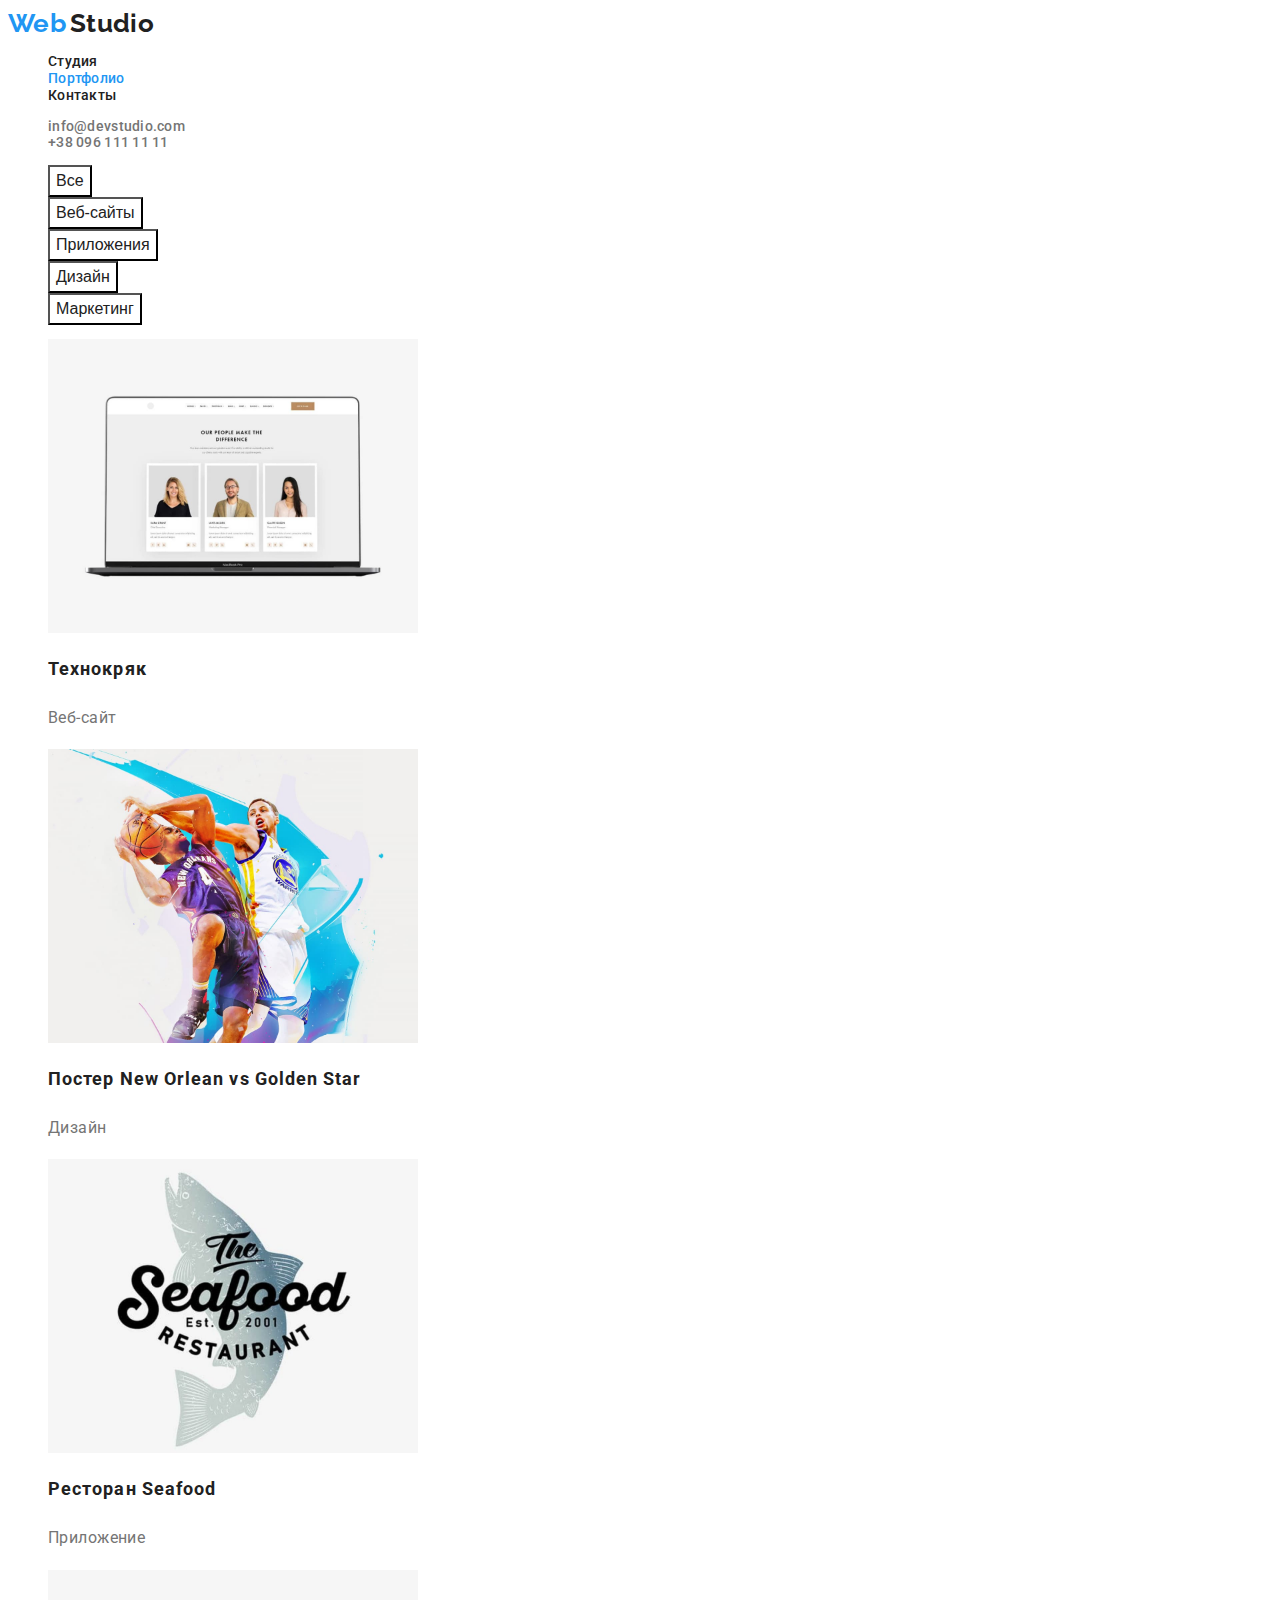
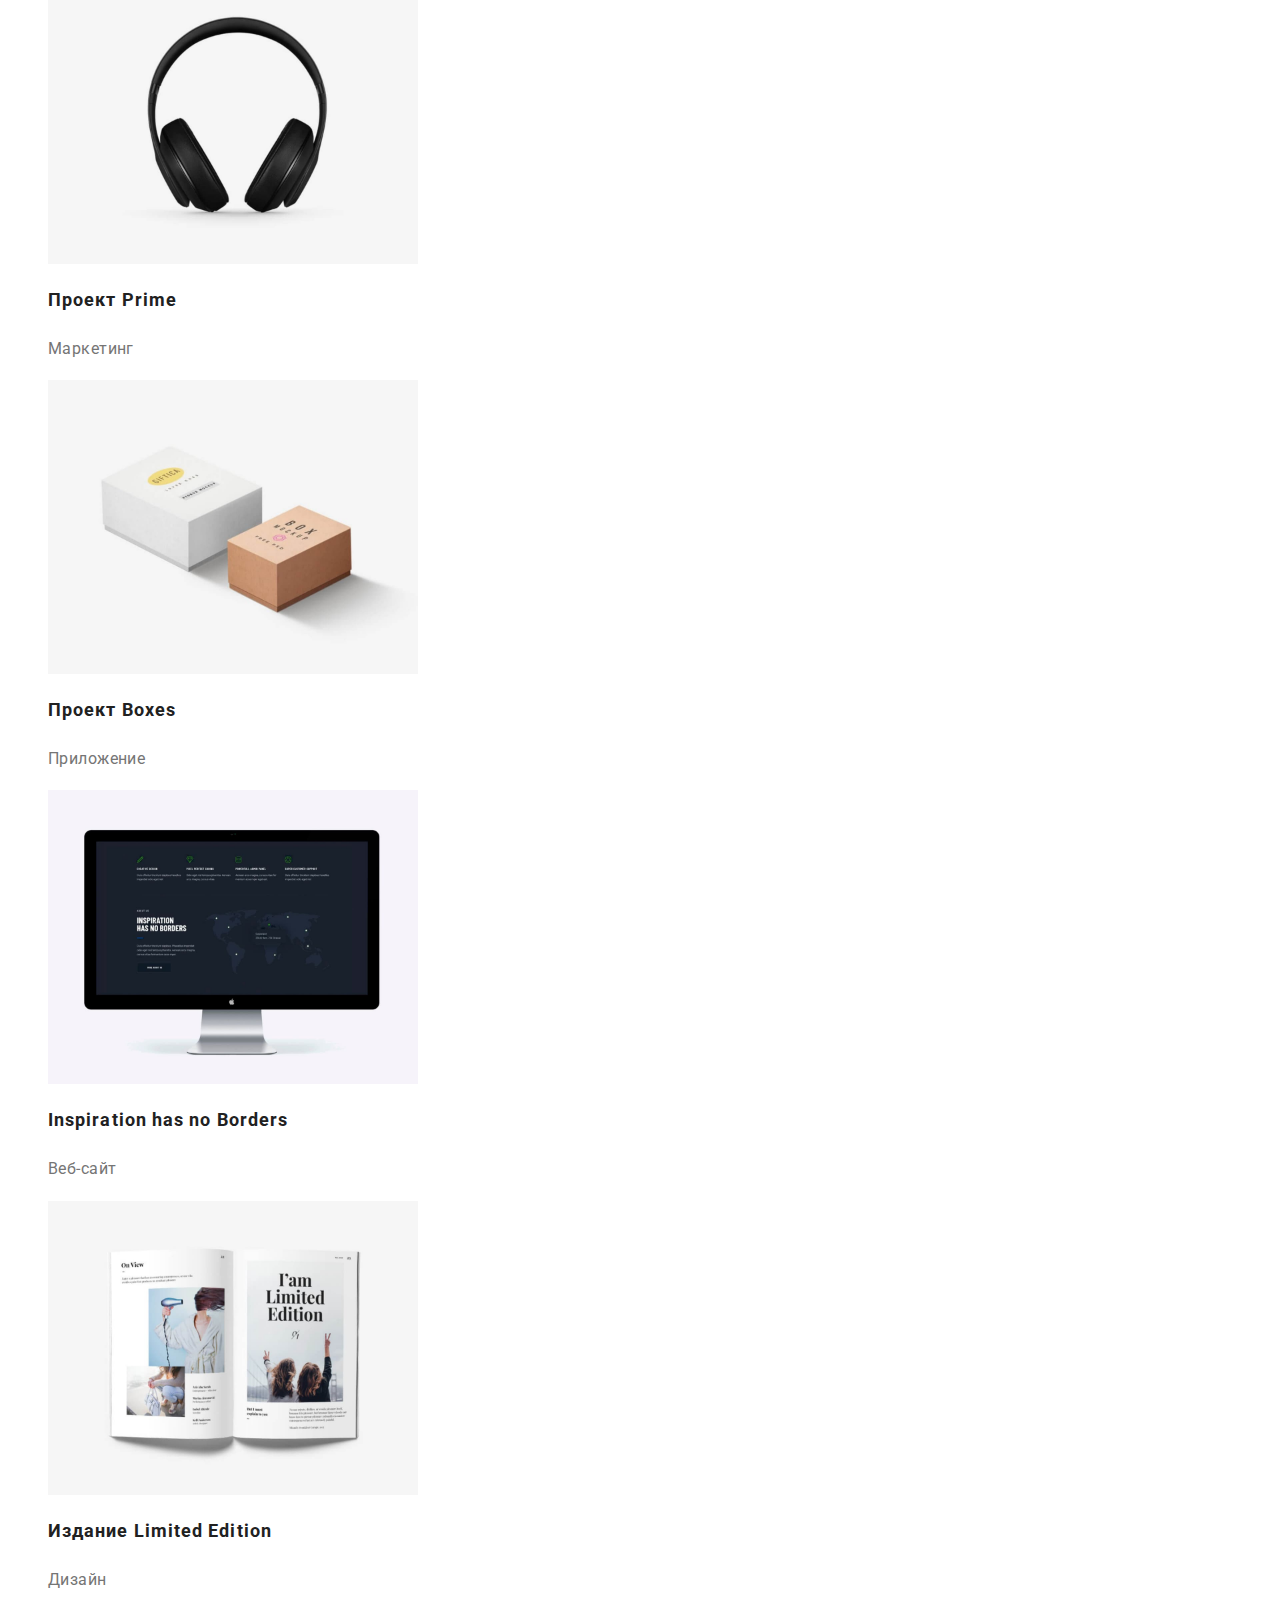
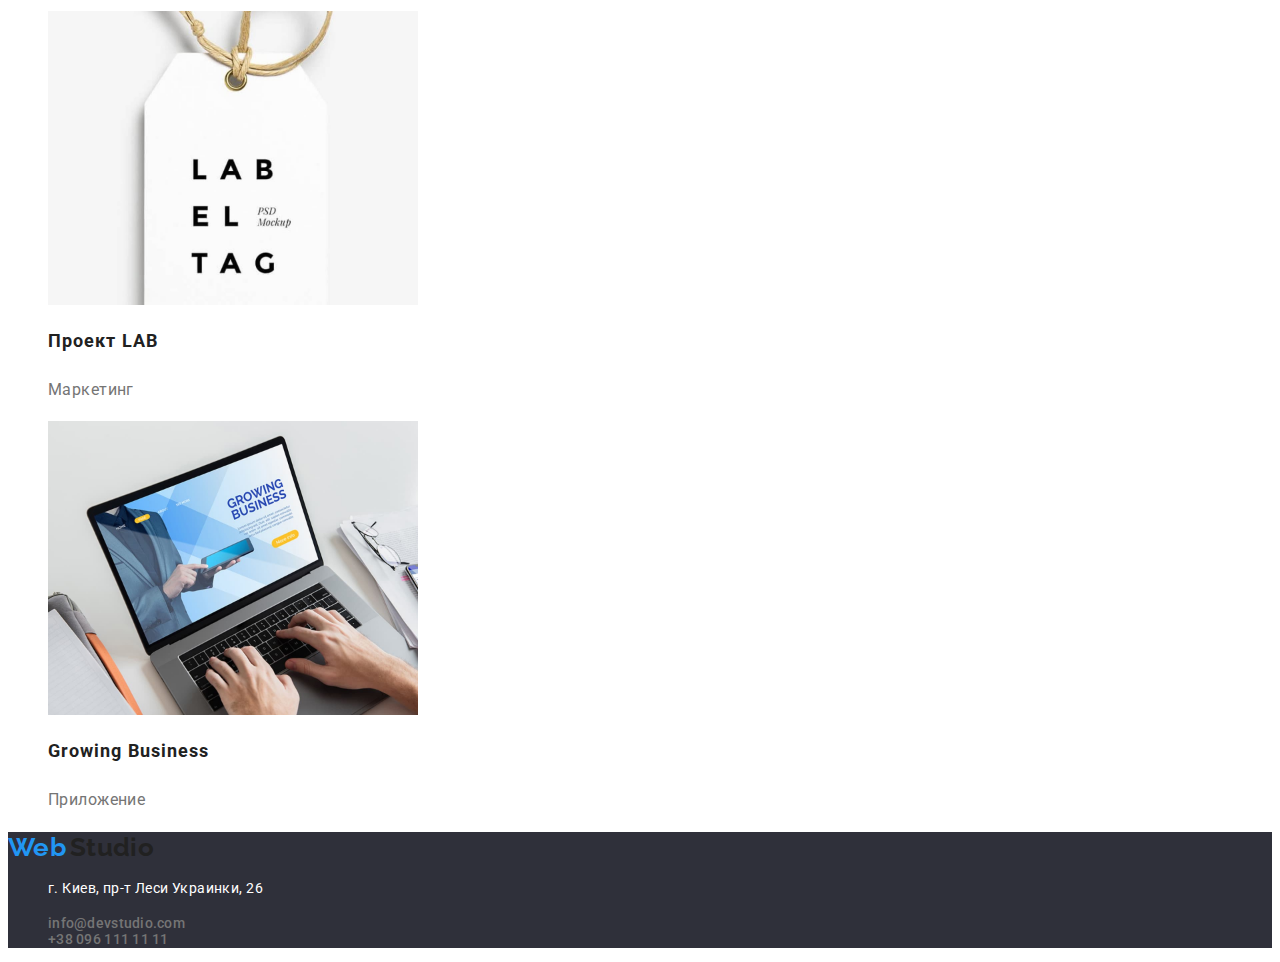
==== portfolio.html @ 677d4072 "Залил код из репозитория goit-markup-hw-02" ====
<!DOCTYPE html>
<html lang="ru">
  <head>
    <meta charset="UTF-8" />
    <meta http-equiv="X-UA-Compatible" content="IE=edge" />
    <meta name="viewport" content="width=device-width, initial-scale=1.0" />
    <title>Портфолио</title>
    <link rel="stylesheet" href="./css/styles.css" />

    <link rel="preconnect" href="https://fonts.googleapis.com" />
    <link rel="preconnect" href="https://fonts.gstatic.com" crossorigin />
    <link
      href="https://fonts.googleapis.com/css2?family=Raleway:wght@700&display=swap"
      rel="stylesheet"
    />
    <link
      href="https://fonts.googleapis.com/css2?family=Roboto:wght@400;500;700;900&display=swap"
      rel="stylesheet"
    />
  </head>
  <body>
    <header>
      <nav>
        <a href="./index.html" class="logo">
          <span class="logo-1part">Web</span>
          <span class="logo-2part">Studio</span>
        </a>
        <ul class="site-nav list">
          <li><a href="./index.html">Студия</a></li>
          <li><a href="./portfolio.html" class="current">Портфолио</a></li>
          <li><a href="">Контакты</a></li>
        </ul>
      </nav>
      <ul class="list">
        <li>
          <a href="mailto:info@devstudio.com" target="_blank" class="contacts"
            >info@devstudio.com</a
          >
        </li>
        <li>
          <a href="tel:+380961111111" class="contacts">+38 096 111 11 11</a>
        </li>
      </ul>
    </header>

    <main>
      <section>
        <h1 hidden>Фильтры для работ</h1>
        <ul class="list">
          <li><button class="filter-button" type="button">Все</button></li>
          <li>
            <button class="filter-button" type="button">Веб-сайты</button>
          </li>
          <li>
            <button class="filter-button" type="button">Приложения</button>
          </li>
          <li><button class="filter-button" type="button">Дизайн</button></li>
          <li>
            <button class="filter-button" type="button">Маркетинг</button>
          </li>
        </ul>

        <ul class="projects-list list">
          <li>
            <img
              src="./images/portfolio/img-0.jpg"
              alt="Веб-сайт для Технокряк"
              width="370"
            />
            <h2 class="title">Технокряк</h2>
            <p>Веб-сайт</p>
          </li>
          <li>
            <img
              src="./images/portfolio/img-1.jpg"
              alt="Дизайн постера New Orlean vs Golden Star"
              width="370"
            />
            <h2 class="title">Постер New Orlean vs Golden Star</h2>
            <p>Дизайн</p>
          </li>
          <li>
            <img
              src="./images/portfolio/img-2.jpg"
              alt="Приложение для ресторана Seafood"
              width="370"
            />
            <h2 class="title">Ресторан Seafood</h2>
            <p>Приложение</p>
          </li>
          <li>
            <img
              src="./images/portfolio/img-3.jpg"
              alt="Маркетинг для проекта Prime"
              width="370"
            />
            <h2 class="title">Проект Prime</h2>
            <p>Маркетинг</p>
          </li>
          <li>
            <img
              src="./images/portfolio/img-4.jpg"
              alt="Приложение для проекта Boxes"
              width="370"
            />
            <h2 class="title">Проект Boxes</h2>
            <p>Приложение</p>
          </li>
          <li>
            <img
              src="./images/portfolio/img-5.jpg"
              alt="Веб-сайт для Inspiration has no Borders"
              width="370"
            />
            <h2 class="title">Inspiration has no Borders</h2>
            <p>Веб-сайт</p>
          </li>
          <li>
            <img
              src="./images/portfolio/img-6.jpg"
              alt="Дизайн издания Limited Edition"
              width="370"
            />
            <h2 class="title">Издание Limited Edition</h2>
            <p>Дизайн</p>
          </li>
          <li>
            <img
              src="./images/portfolio/img-7.jpg"
              alt="Маркетинг для проекта LAB"
              width="370"
            />
            <h2 class="title">Проект LAB</h2>
            <p>Маркетинг</p>
          </li>
          <li>
            <img
              src="./images/portfolio/img-8.jpg"
              alt="Приложение Growing Business"
              width="370"
            />
            <h2 class="title">Growing Business</h2>
            <p>Приложение</p>
          </li>
        </ul>
      </section>
    </main>

    <footer class="footer">
      <a href="./index.html" class="logo">
        <span class="logo-1part">Web</span>
        <span class="logo-2part">Studio</span>
      </a>
      <address>
        <ul class="list">
          <li>
            <p class="geo-address">г. Киев, пр-т Леси Украинки, 26</p>
          </li>
          <li>
            <a href="mailto:info@devstudio.com" target="_blank" class="contacts"
              >info@devstudio.com</a
            >
          </li>
          <li>
            <a href="tel:+380961111111" class="contacts">+38 096 111 11 11</a>
          </li>
        </ul>
      </address>
    </footer>
  </body>
</html>
---- css/styles.css ----
/* цвет заголовка #212121 */
/* цвет большего количества текста #757575 */
/* акцентный цвет (синий) #2196F3 */
/* цвет фона #FFFFFF */
/* 2й цвет фона #F5F4FA */
/* цвет футера и фон заголовка #2F303A */

:root {
    --title-text-color: #212121;
    --primary-text-color: #757575;
    --white-text: #FFFFFF;
    --ascent-color: #2196F3;
    --background-color: #FFFFFF;
    --footer-hero-color: #2F303A;
}

body {
    font-family: 'Roboto', sans-serif;
    background-color: var(--background-color);
    color: var(--title-text-color);
    font-size: 14px;
    letter-spacing: 0.03em;
}

/* Удаление точек у спсиков */
.list {
    list-style: none;
}


/* Логотип */

/* Общие настройки лого */
.logo {
    text-decoration: none;
}

/* 1й фрагмент лого (по цвету) */
.logo-1part {
    color: var(--ascent-color);

    font-family: 'Raleway', sans-serif;
    font-style: normal;
    font-weight: 700;
    font-size: 26px;
    line-height: 1.2;
}

/* 2й фрагмент лого (по цвету) */
.logo-2part {
    color: var(--title-text-color);

    font-family: 'Raleway', sans-serif;
    font-style: normal;
    font-weight: 700;
    font-size: 26px;
    line-height: 1.2;
}


/* список меню */

/* Навигация по сайту */
.site-nav a {
    color: var(--title-text-color);

    font-style: normal;
    font-weight: 500;
    font-size: 14px;
    line-height: 1.2;
    letter-spacing: 0.02em;

    text-decoration: none;
}

/* Навигация по сайту - при наведении */
.site-nav a:hover,
.site-nav a:focus {
    color: var(--ascent-color);

    font-style: normal;
    font-weight: 500;
    font-size: 14px;
    line-height: 1.2;
    letter-spacing: 0.02em;

    text-decoration: none;
}

/* Подсветка активного меню */
.site-nav .current {
    color: var(--ascent-color);
}


/* контакты */

/* Почта, телефон */
.contacts {
    color: var(--primary-text-color);

    font-style: normal;
    font-weight: 500;
    font-size: 14px;
    line-height: 1.2;
    letter-spacing: 0.02em;

    text-decoration: none;
}

/* Почта, телефон - при наведении */
.contacts:hover,
.contacts:focus {
    color: var(--ascent-color);

    font-style: normal;
    font-weight: 500;
    font-size: 14px;
    line-height: 1.2;
    letter-spacing: 0.02em;

    text-decoration: none;
}


/* герой */

/* Герой-заголовок */
.hero-title {
    font-weight: 900;
    font-size: 44px;
    line-height: 1.4;
    text-align: center;
    letter-spacing: 0.06em;
    text-transform: uppercase;
}


/* Кнопка-герой */
.hero-button {
    color: var(--white-text);
    background-color: var(--ascent-color);

    font-weight: 700;
    font-size: 16px;
    line-height: 1.9;
    display: flex;
    align-items: center;
    text-align: center;
    letter-spacing: 0.06em;
}


/* Все секции */
.section {
    color: var(--primary-text-color);
}

/* Заголовок секции */
.section-title {
    color: var(--title-text-color);

    font-weight: 700;
    font-size: 36px;
    line-height: 1.2;
    text-align: center;
}

/* Список преимуществ */
.feature-list .title {
    color: var(--title-text-color);

    font-weight: 700;
    font-size: 14px;
    line-height: 1.1;
    text-transform: uppercase;
}

/* Описание преимуществ, каждого типа */
.feature-list p {
    font-size: 14px;
    line-height: 1.7;
}


/* имена сотрудников */
.title-name {
    color: var(--title-text-color);

    font-weight: 500;
    font-size: 16px;
    line-height: 1.2;
    text-align: center;
}

/* должность сотрудника */
.title-position {
    font-size: 16px;
    line-height: 1.2;
    text-align: center;
}

.footer {
    background-color: var(--footer-hero-color);
}

/* Физический адрес компании */
.geo-address {
    color: var(--white-text);

    font-style: normal;
    font-size: 14px;
    line-height: 1.7;
}


/* Страница портфолио */

/* Кнопки фильтра */
.filter-button {
    color: var(--title-text-color);
    background-color: var(--background-color);

    font-weight: 500;
    font-size: 16px;
    line-height: 1.62;
    text-align: center;
}

.filter-button:hover,
.filter-button:focus {
    color: var(--white-text);
    background-color: var(--ascent-color);

    font-weight: 500;
    font-size: 16px;
    line-height: 1.62;
    text-align: center;
}


/* Список проектов */

/* Заголовок проекта */
.projects-list .title {
    color: var(--title-text-color);

    font-weight: 700;
    font-size: 18px;
    line-height: 2.0;
    letter-spacing: 0.06em;
}

/* Тип проекта */
.projects-list p {
    color: var(--primary-text-color);

    font-size: 16px;
    line-height: 1.9;
}
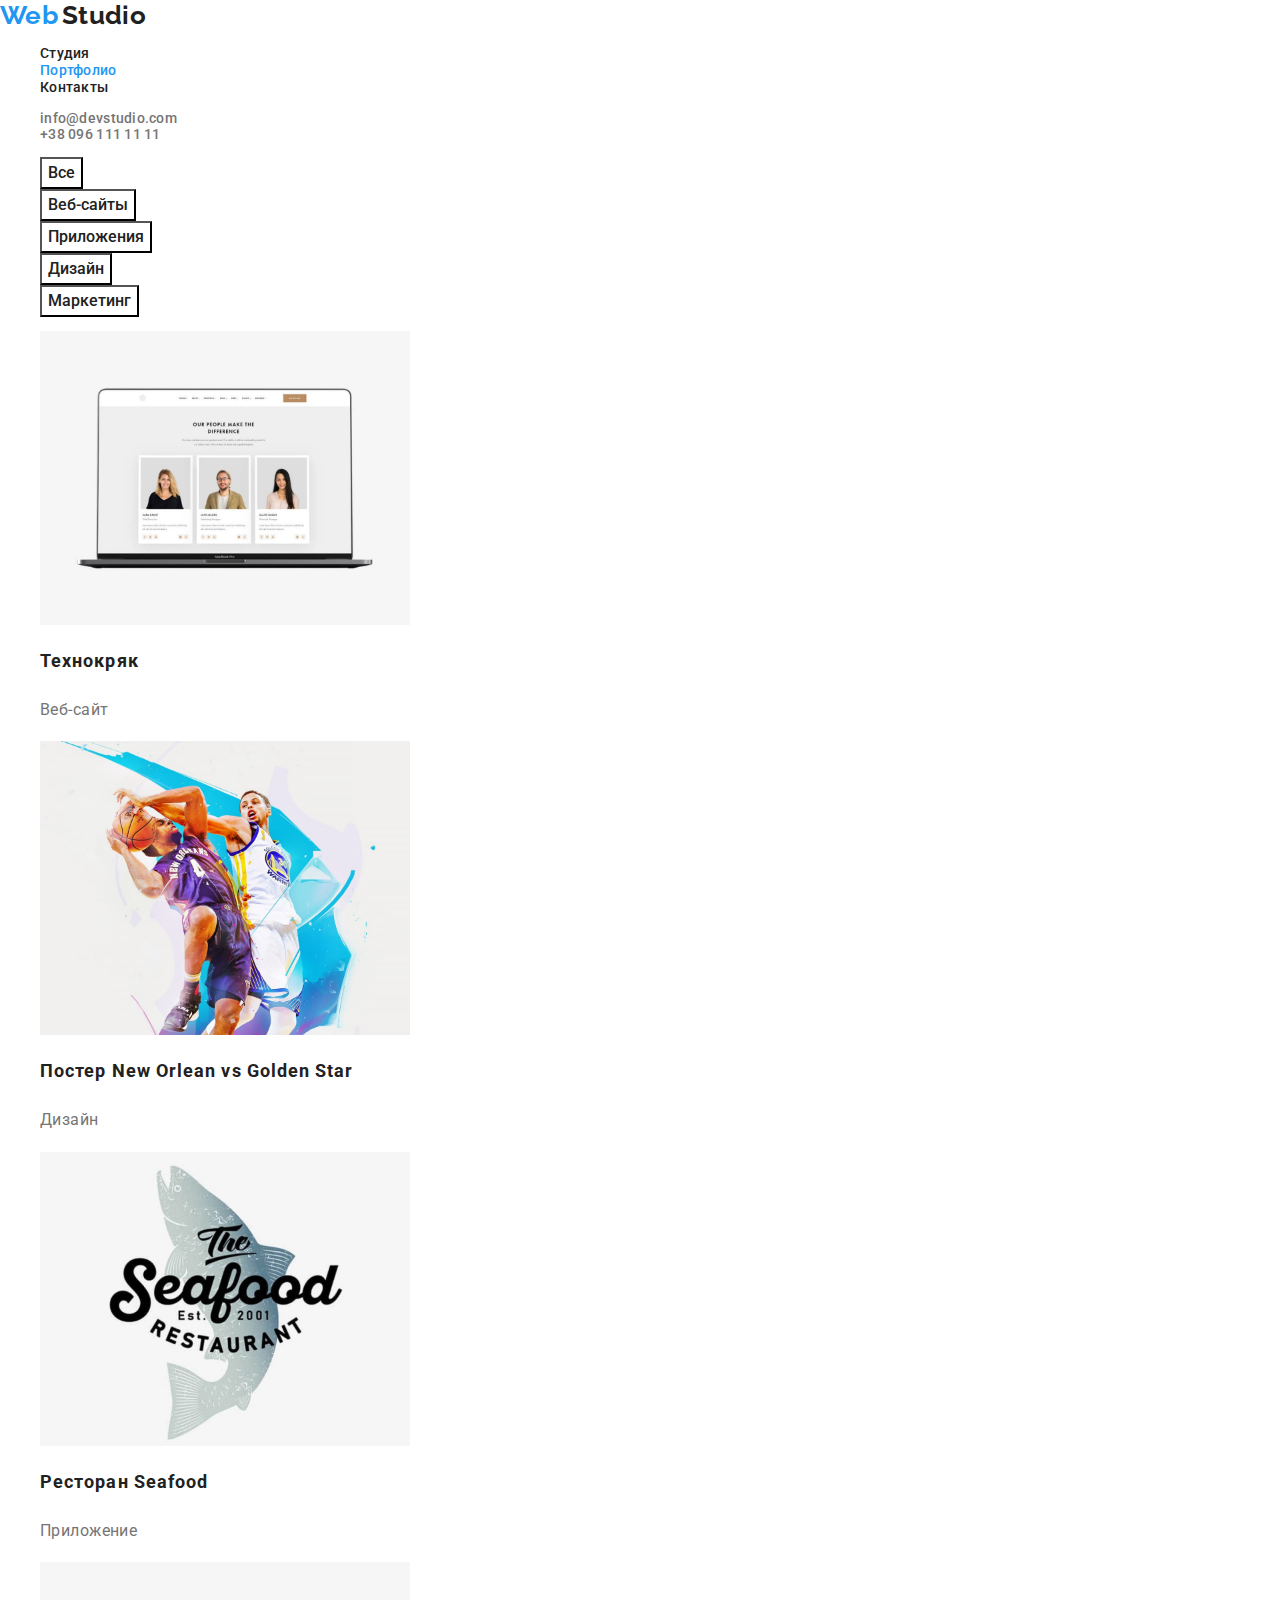
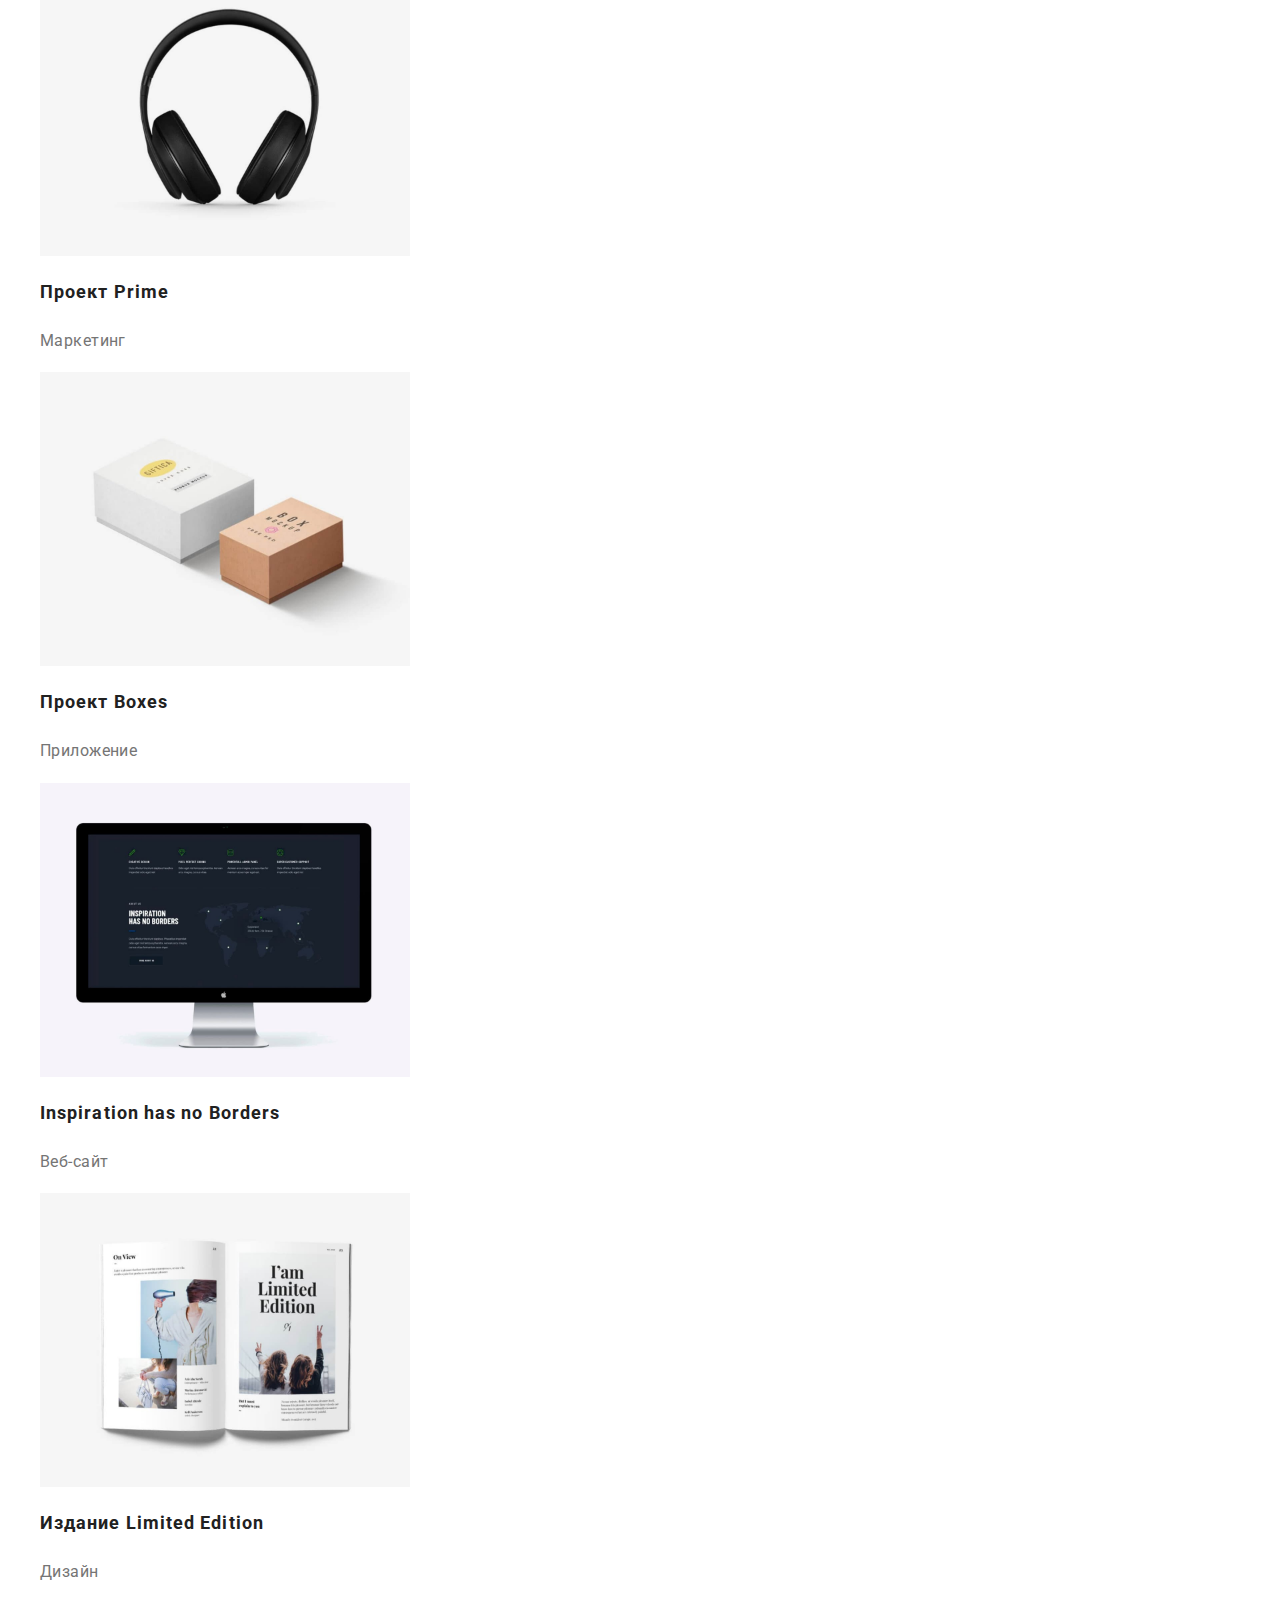
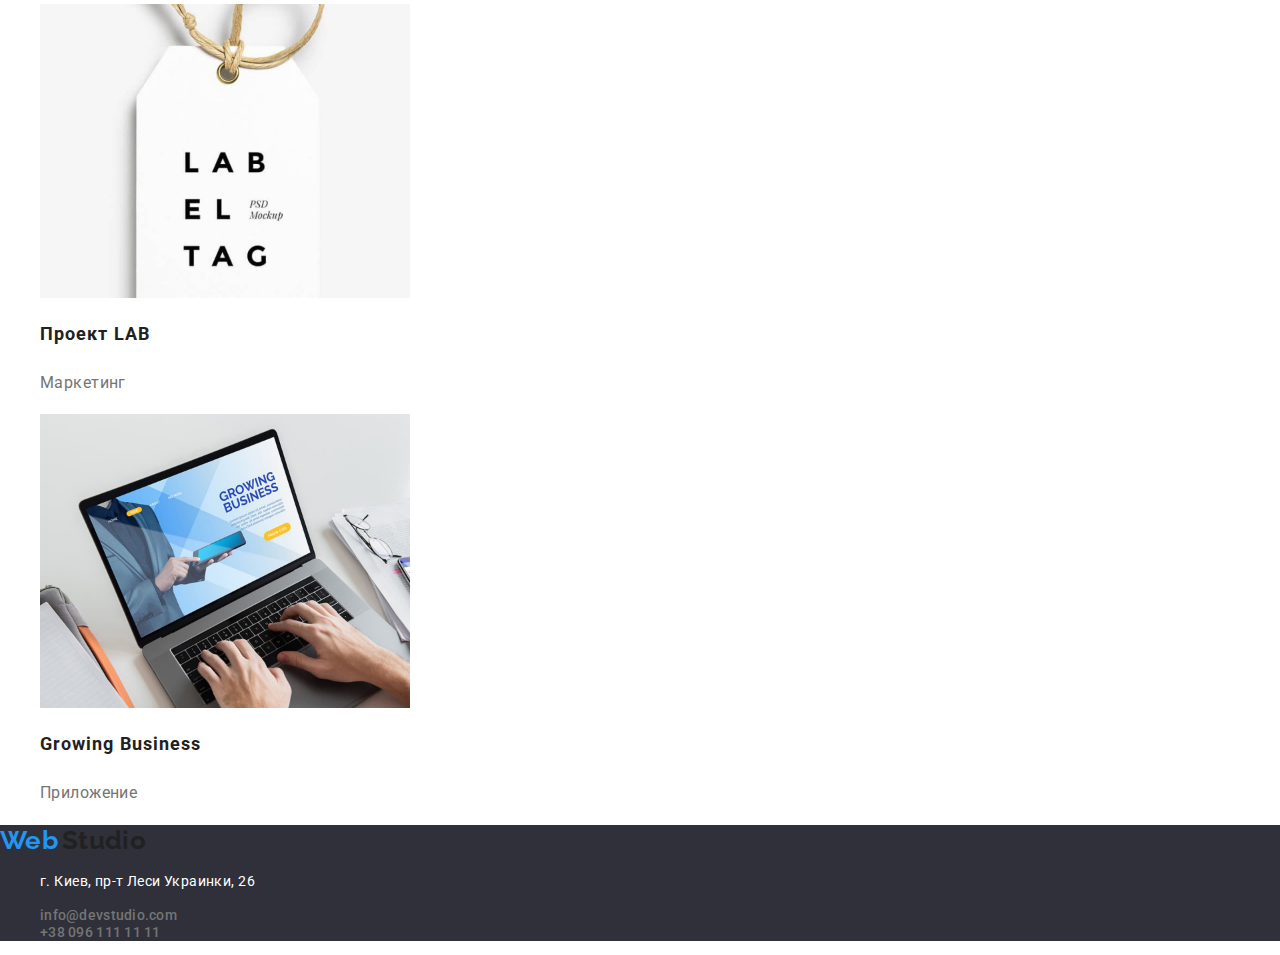
==== commit 0ca67c38: "Добавил обнуление css, и начал делать стили для герой-кнопки" ====
--- a/portfolio.html
+++ b/portfolio.html
@@ -5,8 +5,6 @@
     <meta http-equiv="X-UA-Compatible" content="IE=edge" />
     <meta name="viewport" content="width=device-width, initial-scale=1.0" />
     <title>Портфолио</title>
-    <link rel="stylesheet" href="./css/styles.css" />
-
     <link rel="preconnect" href="https://fonts.googleapis.com" />
     <link rel="preconnect" href="https://fonts.gstatic.com" crossorigin />
     <link
@@ -17,6 +15,12 @@
       href="https://fonts.googleapis.com/css2?family=Roboto:wght@400;500;700;900&display=swap"
       rel="stylesheet"
     />
+    <!-- Нормализация стилей css -->
+    <link
+      rel="stylesheet"
+      href="https://cdnjs.cloudflare.com/ajax/libs/modern-normalize/1.1.0/modern-normalize.min.css"
+    />
+    <link rel="stylesheet" href="./css/styles.css" />
   </head>
   <body>
     <header>
--- a/css/styles.css
+++ b/css/styles.css
@@ -28,6 +28,16 @@
 }
 
 
+.container {
+    width: 1200px;
+    margin-left: auto;
+    margin-right: auto;
+    padding-left: 15px;
+    padding-right: 15px;
+    
+    outline: 2px solid red; 
+}
+
 /* Логотип */
 
 /* Общие настройки лого */
@@ -138,6 +148,15 @@
 
 /* Кнопка-герой */
 .hero-button {
+    border: none;
+    min-width: 200px;
+    height: 50px;
+    border-radius: 4px;
+    padding: 14px 32px;
+
+    margin-left: auto;
+    margin-right: auto;
+
     color: var(--white-text);
     background-color: var(--ascent-color);
 
@@ -148,6 +167,11 @@
     align-items: center;
     text-align: center;
     letter-spacing: 0.06em;
+}
+
+.hero-button:hover,
+.hero-button:focus {
+    background: #188CE8;
 }
 
 
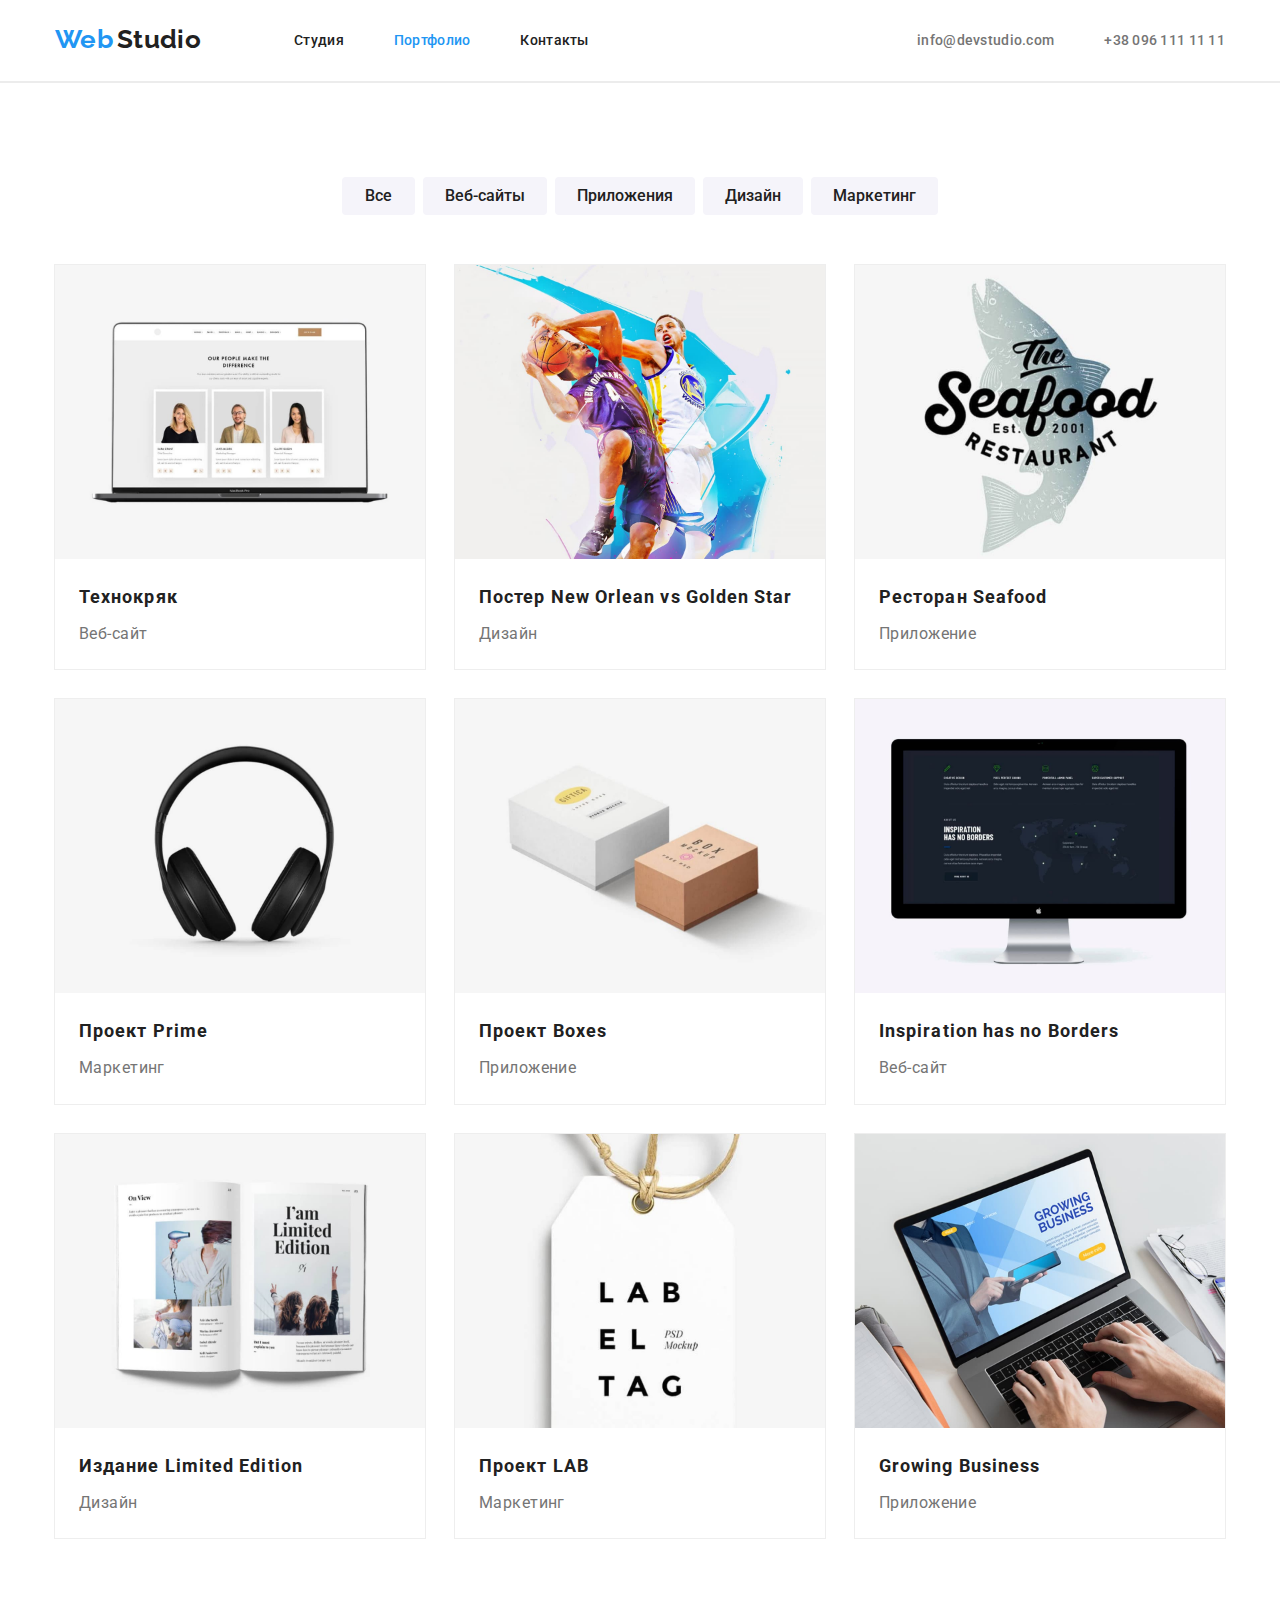
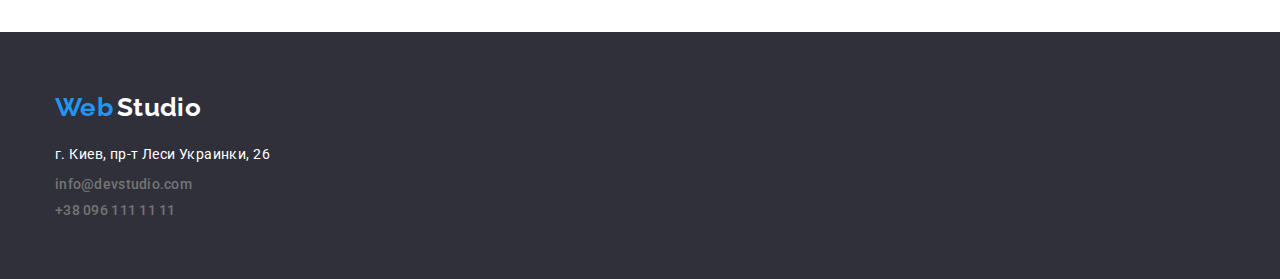
==== commit 51cd4d2f: "Обновил все основные css элементы" ====
--- a/portfolio.html
+++ b/portfolio.html
@@ -24,152 +24,192 @@
   </head>
   <body>
     <header>
-      <nav>
+      <div class="container main-container">
+        <nav class="main-container-nav">
+          <div class="all-logo">
+            <a href="./index.html" class="logo">
+              <span class="logo-1part">Web</span>
+              <span class="logo-2part">Studio</span>
+            </a>
+          </div>
+
+          <ul class="site-nav list">
+            <li class="item">
+              <a href="./index.html" class="link">Студия</a>
+            </li>
+            <li class="item">
+              <a href="./portfolio.html" class="link current">Портфолио</a>
+            </li>
+            <li class="item"><a href="" class="link">Контакты</a></li>
+          </ul>
+        </nav>
+
+        <ul class="list contacts-header">
+          <li class="item">
+            <a href="mailto:info@devstudio.com" target="_blank" class="contacts"
+              >info@devstudio.com</a
+            >
+          </li>
+          <li class="item">
+            <a href="tel:+380961111111" class="contacts">+38 096 111 11 11</a>
+          </li>
+        </ul>
+      </div>
+
+      <!-- Так можно??????????????????????????????? -->
+      <div class="header-rect"></div>
+    </header>
+
+    <main>
+      <section class="filter-section">
+        <h1 hidden>Фильтры для работ</h1>
+        <ul class="list button-list">
+          <li class="button">
+            <button class="filter-button" type="button">Все</button>
+          </li>
+          <li class="button">
+            <button class="filter-button" type="button">Веб-сайты</button>
+          </li>
+          <li class="button">
+            <button class="filter-button" type="button">Приложения</button>
+          </li>
+          <li class="button">
+            <button class="filter-button" type="button">Дизайн</button>
+          </li>
+          <li class="button">
+            <button class="filter-button" type="button">Маркетинг</button>
+          </li>
+        </ul>
+
+        <ul class="projects-list list container">
+          <li class="project-card">
+            <img
+              src="./images/portfolio/img-0.jpg"
+              alt="Веб-сайт для Технокряк"
+              width="370"
+            />
+            <div class="protject-description">
+              <h2 class="title">Технокряк</h2>
+              <p>Веб-сайт</p>
+            </div>
+          </li>
+          <li class="project-card">
+            <img
+              src="./images/portfolio/img-1.jpg"
+              alt="Дизайн постера New Orlean vs Golden Star"
+              width="370"
+            />
+            <div class="protject-description">
+              <h2 class="title">Постер New Orlean vs Golden Star</h2>
+              <p>Дизайн</p>
+            </div>
+          </li>
+          <li class="project-card">
+            <img
+              src="./images/portfolio/img-2.jpg"
+              alt="Приложение для ресторана Seafood"
+              width="370"
+            />
+            <div class="protject-description">
+              <h2 class="title">Ресторан Seafood</h2>
+              <p>Приложение</p>
+            </div>
+          </li>
+          <li class="project-card">
+            <img
+              src="./images/portfolio/img-3.jpg"
+              alt="Маркетинг для проекта Prime"
+              width="370"
+            />
+            <div class="protject-description">
+              <h2 class="title">Проект Prime</h2>
+              <p>Маркетинг</p>
+            </div>
+          </li>
+          <li class="project-card">
+            <img
+              src="./images/portfolio/img-4.jpg"
+              alt="Приложение для проекта Boxes"
+              width="370"
+            />
+            <div class="protject-description">
+              <h2 class="title">Проект Boxes</h2>
+              <p>Приложение</p>
+            </div>
+          </li>
+          <li class="project-card">
+            <img
+              src="./images/portfolio/img-5.jpg"
+              alt="Веб-сайт для Inspiration has no Borders"
+              width="370"
+            />
+            <div class="protject-description">
+              <h2 class="title">Inspiration has no Borders</h2>
+              <p>Веб-сайт</p>
+            </div>
+          </li>
+          <li class="project-card">
+            <img
+              src="./images/portfolio/img-6.jpg"
+              alt="Дизайн издания Limited Edition"
+              width="370"
+            />
+            <div class="protject-description">
+              <h2 class="title">Издание Limited Edition</h2>
+              <p>Дизайн</p>
+            </div>
+          </li>
+          <li class="project-card">
+            <img
+              src="./images/portfolio/img-7.jpg"
+              alt="Маркетинг для проекта LAB"
+              width="370"
+            />
+            <div class="protject-description">
+              <h2 class="title">Проект LAB</h2>
+              <p>Маркетинг</p>
+            </div>
+          </li>
+          <li class="project-card">
+            <img
+              src="./images/portfolio/img-8.jpg"
+              alt="Приложение Growing Business"
+              width="370"
+            />
+            <div class="protject-description">
+              <h2 class="title">Growing Business</h2>
+              <p>Приложение</p>
+            </div>
+          </li>
+        </ul>
+      </section>
+    </main>
+
+    <footer class="footer">
+      <div class="container">
         <a href="./index.html" class="logo">
           <span class="logo-1part">Web</span>
           <span class="logo-2part">Studio</span>
         </a>
-        <ul class="site-nav list">
-          <li><a href="./index.html">Студия</a></li>
-          <li><a href="./portfolio.html" class="current">Портфолио</a></li>
-          <li><a href="">Контакты</a></li>
-        </ul>
-      </nav>
-      <ul class="list">
-        <li>
-          <a href="mailto:info@devstudio.com" target="_blank" class="contacts"
-            >info@devstudio.com</a
-          >
-        </li>
-        <li>
-          <a href="tel:+380961111111" class="contacts">+38 096 111 11 11</a>
-        </li>
-      </ul>
-    </header>
-
-    <main>
-      <section>
-        <h1 hidden>Фильтры для работ</h1>
-        <ul class="list">
-          <li><button class="filter-button" type="button">Все</button></li>
-          <li>
-            <button class="filter-button" type="button">Веб-сайты</button>
-          </li>
-          <li>
-            <button class="filter-button" type="button">Приложения</button>
-          </li>
-          <li><button class="filter-button" type="button">Дизайн</button></li>
-          <li>
-            <button class="filter-button" type="button">Маркетинг</button>
-          </li>
-        </ul>
-
-        <ul class="projects-list list">
-          <li>
-            <img
-              src="./images/portfolio/img-0.jpg"
-              alt="Веб-сайт для Технокряк"
-              width="370"
-            />
-            <h2 class="title">Технокряк</h2>
-            <p>Веб-сайт</p>
-          </li>
-          <li>
-            <img
-              src="./images/portfolio/img-1.jpg"
-              alt="Дизайн постера New Orlean vs Golden Star"
-              width="370"
-            />
-            <h2 class="title">Постер New Orlean vs Golden Star</h2>
-            <p>Дизайн</p>
-          </li>
-          <li>
-            <img
-              src="./images/portfolio/img-2.jpg"
-              alt="Приложение для ресторана Seafood"
-              width="370"
-            />
-            <h2 class="title">Ресторан Seafood</h2>
-            <p>Приложение</p>
-          </li>
-          <li>
-            <img
-              src="./images/portfolio/img-3.jpg"
-              alt="Маркетинг для проекта Prime"
-              width="370"
-            />
-            <h2 class="title">Проект Prime</h2>
-            <p>Маркетинг</p>
-          </li>
-          <li>
-            <img
-              src="./images/portfolio/img-4.jpg"
-              alt="Приложение для проекта Boxes"
-              width="370"
-            />
-            <h2 class="title">Проект Boxes</h2>
-            <p>Приложение</p>
-          </li>
-          <li>
-            <img
-              src="./images/portfolio/img-5.jpg"
-              alt="Веб-сайт для Inspiration has no Borders"
-              width="370"
-            />
-            <h2 class="title">Inspiration has no Borders</h2>
-            <p>Веб-сайт</p>
-          </li>
-          <li>
-            <img
-              src="./images/portfolio/img-6.jpg"
-              alt="Дизайн издания Limited Edition"
-              width="370"
-            />
-            <h2 class="title">Издание Limited Edition</h2>
-            <p>Дизайн</p>
-          </li>
-          <li>
-            <img
-              src="./images/portfolio/img-7.jpg"
-              alt="Маркетинг для проекта LAB"
-              width="370"
-            />
-            <h2 class="title">Проект LAB</h2>
-            <p>Маркетинг</p>
-          </li>
-          <li>
-            <img
-              src="./images/portfolio/img-8.jpg"
-              alt="Приложение Growing Business"
-              width="370"
-            />
-            <h2 class="title">Growing Business</h2>
-            <p>Приложение</p>
-          </li>
-        </ul>
-      </section>
-    </main>
-
-    <footer class="footer">
-      <a href="./index.html" class="logo">
-        <span class="logo-1part">Web</span>
-        <span class="logo-2part">Studio</span>
-      </a>
-      <address>
-        <ul class="list">
-          <li>
-            <p class="geo-address">г. Киев, пр-т Леси Украинки, 26</p>
-          </li>
-          <li>
-            <a href="mailto:info@devstudio.com" target="_blank" class="contacts"
-              >info@devstudio.com</a
-            >
-          </li>
-          <li>
-            <a href="tel:+380961111111" class="contacts">+38 096 111 11 11</a>
-          </li>
-        </ul>
-      </address>
+        <address>
+          <ul class="list">
+            <li>
+              <p class="geo-address">г. Киев, пр-т Леси Украинки, 26</p>
+            </li>
+            <li>
+              <a
+                href="mailto:info@devstudio.com"
+                target="_blank"
+                class="contacts contacts-email"
+                >info@devstudio.com</a
+              >
+            </li>
+            <li>
+              <a href="tel:+380961111111" class="contacts">+38 096 111 11 11</a>
+            </li>
+          </ul>
+        </address>
+      </div>
     </footer>
   </body>
 </html>
--- a/css/styles.css
+++ b/css/styles.css
@@ -11,6 +11,7 @@
     --white-text: #FFFFFF;
     --ascent-color: #2196F3;
     --background-color: #FFFFFF;
+    --second-background-color: #F5F4FA;
     --footer-hero-color: #2F303A;
 }
 
@@ -24,6 +25,9 @@
 
 /* Удаление точек у спсиков */
 .list {
+    padding: 0;
+    margin: 0;
+
     list-style: none;
 }
 
@@ -34,8 +38,6 @@
     margin-right: auto;
     padding-left: 15px;
     padding-right: 15px;
-    
-    outline: 2px solid red; 
 }
 
 /* Логотип */
@@ -67,11 +69,19 @@
     line-height: 1.2;
 }
 
+/* Навигация по сайту */
+/* Навигация по сайту - при наведении */
 
 /* список меню */
-
-/* Навигация по сайту */
-.site-nav a {
+.site-nav {
+    display: flex;
+}
+
+.site-nav .link {
+    display: block;
+    padding-top: 32px;
+    padding-bottom: 32px;
+
     color: var(--title-text-color);
 
     font-style: normal;
@@ -83,7 +93,10 @@
     text-decoration: none;
 }
 
-/* Навигация по сайту - при наведении */
+.site-nav .item:not(:last-child) {
+    margin-right: 50px;
+}
+
 .site-nav a:hover,
 .site-nav a:focus {
     color: var(--ascent-color);
@@ -101,7 +114,6 @@
 .site-nav .current {
     color: var(--ascent-color);
 }
-
 
 /* контакты */
 
@@ -132,11 +144,64 @@
     text-decoration: none;
 }
 
+.main-container {
+    display: flex;
+    align-items: center;
+}
+
+.main-container-nav {
+    display: flex;
+}
+
+.all-logo {
+    margin-right: 93px;
+}
+
+.contacts-header {
+    display: flex;
+    margin-left: auto;
+}
+
+.contacts-header .contacts {
+    display: block;
+    padding-top: 32px;
+    padding-bottom: 32px;
+}
+
+.contacts-header .item:not(:last-child) {
+    margin-right: 50px;
+}
+
+.main-container .all-logo {
+    display: block;
+    padding-top: 24px;
+    padding-bottom: 25px;
+}
+
+/* Так можно?????????????????? */
+.header-rect {
+    background-color: #ECECEC;
+    border: 0.5px solid #ECECEC;
+}
 
 /* герой */
+.hero {
+    padding-top: 200px;
+    padding-bottom: 200px;
+
+    background-color: var(--footer-hero-color);
+}
 
 /* Герой-заголовок */
 .hero-title {
+    margin-top: 0;
+    margin-right: auto;
+    margin-bottom: 30px;
+    margin-left: auto;
+    width: 696px;
+
+    color: var(--white-text);
+
     font-weight: 900;
     font-size: 44px;
     line-height: 1.4;
@@ -157,6 +222,8 @@
     margin-left: auto;
     margin-right: auto;
 
+    box-shadow: 0px 4px 4px rgba(0, 0, 0, 0.15);
+
     color: var(--white-text);
     background-color: var(--ascent-color);
 
@@ -175,13 +242,29 @@
 }
 
 
+/* Удаление 2 пикселей у img */
+.img {
+    display: block;
+}
+
+
 /* Все секции */
 .section {
+    padding-top: 94px;
+    padding-bottom: 94px;
+
     color: var(--primary-text-color);
+}
+
+.section.no-padding-top {
+    padding-top: 0;
 }
 
 /* Заголовок секции */
 .section-title {
+    margin-top: 0;
+    margin-bottom: 50px;
+
     color: var(--title-text-color);
 
     font-weight: 700;
@@ -190,8 +273,17 @@
     text-align: center;
 }
 
+/* секция с преимуществами */
+.feature-list {
+    display: flex;
+    justify-content: space-between;
+}
+
 /* Список преимуществ */
 .feature-list .title {
+    margin-top: 0;
+    margin-bottom: 10px;
+
     color: var(--title-text-color);
 
     font-weight: 700;
@@ -200,15 +292,50 @@
     text-transform: uppercase;
 }
 
+
 /* Описание преимуществ, каждого типа */
-.feature-list p {
+.feature-list .paragraph {
+    width: 270px;
+
+    margin-top: 0;
+    margin-bottom: 0;
+
     font-size: 14px;
     line-height: 1.7;
 }
 
+.img-list {
+    display: flex;
+    justify-content: space-between;
+}
+
+.team-list {
+    display: flex;
+    justify-content: space-between;
+}
+
+/* Секуия с сотрудниками */
+.ouer-teem-section {
+    background-color: var(--second-background-color);
+}
+
+/* Карточка сотрудника */
+.employee {
+    box-shadow: 0px 1px 3px rgba(0, 0, 0, 0.12), 0px 1px 1px rgba(0, 0, 0, 0.14), 0px 2px 1px rgba(0, 0, 0, 0.2);
+    border-radius: 0px 0px 4px 4px;
+    background-color: var(--background-color);
+}
+
+.employee-info {
+    padding-top: 30px;
+    padding-bottom: 30px;
+}
 
 /* имена сотрудников */
 .title-name {
+    margin-top: 0;
+    margin-bottom: 10px;
+
     color: var(--title-text-color);
 
     font-weight: 500;
@@ -219,17 +346,36 @@
 
 /* должность сотрудника */
 .title-position {
+    margin-top: 0;
+    margin-bottom: 0;
+
     font-size: 16px;
     line-height: 1.2;
     text-align: center;
 }
 
 .footer {
+    padding-top: 60px;
+    padding-bottom: 60px;
+
     background-color: var(--footer-hero-color);
+}
+
+.footer .logo {
+    display: block;
+    margin-bottom: 20px;
+}
+
+.footer .logo .logo-2part {
+    color: var(--white-text);
 }
 
 /* Физический адрес компании */
 .geo-address {
+    display: block;
+    margin-top: 0;
+    margin-bottom: 9px;
+
     color: var(--white-text);
 
     font-style: normal;
@@ -237,13 +383,40 @@
     line-height: 1.7;
 }
 
-
-/* Страница портфолио */
+.footer .contacts {
+    display: block;
+}
+
+.contacts-email {
+    margin-top: 0;
+    margin-bottom: 9px;
+}
+
+
+/*--------------------- Страница портфолио --------------------- */
+
 
 /* Кнопки фильтра */
+
+.button-list {
+    display: flex;
+    justify-content: center;
+    margin-bottom: 50px;
+}
+
 .filter-button {
-    color: var(--title-text-color);
-    background-color: var(--background-color);
+    display: block;
+    border: none;
+    min-width: 73px;
+    height: 38px;
+    padding-left: 22px;
+    padding-right: 22px;
+    padding-top: 6px;
+    padding-bottom: 6px;
+    border-radius: 4px;
+
+    color: var(--title-text-color);
+    background-color: #F5F4FA;
 
     font-weight: 500;
     font-size: 16px;
@@ -251,8 +424,14 @@
     text-align: center;
 }
 
+.list .button:not(:last-child) {
+    margin-right: 8px;
+}
+
 .filter-button:hover,
 .filter-button:focus {
+    box-shadow: 0px 3px 1px rgba(0, 0, 0, 0.1), 0px 1px 2px rgba(0, 0, 0, 0.08), 0px 2px 2px rgba(0, 0, 0, 0.12);
+
     color: var(--white-text);
     background-color: var(--ascent-color);
 
@@ -262,11 +441,56 @@
     text-align: center;
 }
 
+.filter-section {
+    margin-top: 94px;
+    margin-bottom: 94px;
+}
 
 /* Список проектов */
 
-/* Заголовок проекта */
+.project-card img {
+    display: block;
+}
+
+/* Коробка со списком проектов */
+.projects-list {
+    display: flex;
+    flex-wrap: wrap;
+}
+
+/* Список карточек проектов */
+.project-card {
+    margin-right: 30px;
+    margin-bottom: 30px;
+    outline: 1px solid #EEEEEE;
+
+    /* как рамку поместить под картинку? */
+    /* border: 1px solid #EEEEEE; */
+}
+
+/* Убрать у проавой 3й карточке марджин */
+.project-card:nth-child(3n) {
+    margin-right: 0;
+}
+
+/* Выбрать и убрать марджин у карточек снизу */
+.project-card:nth-last-child(-n +3) {
+    margin-bottom: 0;
+}
+
+/* Описание проекта */
+.protject-description {
+    padding-top: 20px;
+    padding-bottom: 20px;
+    padding-left: 24px;
+    padding-right: 24px;
+}
+
+/* Заголовок */
 .projects-list .title {
+    margin-top: 0;
+    margin-bottom: 4px;
+
     color: var(--title-text-color);
 
     font-weight: 700;
@@ -276,7 +500,10 @@
 }
 
 /* Тип проекта */
-.projects-list p {
+.project-card p {
+    margin-top: 0;
+    margin-bottom: 0;
+
     color: var(--primary-text-color);
 
     font-size: 16px;
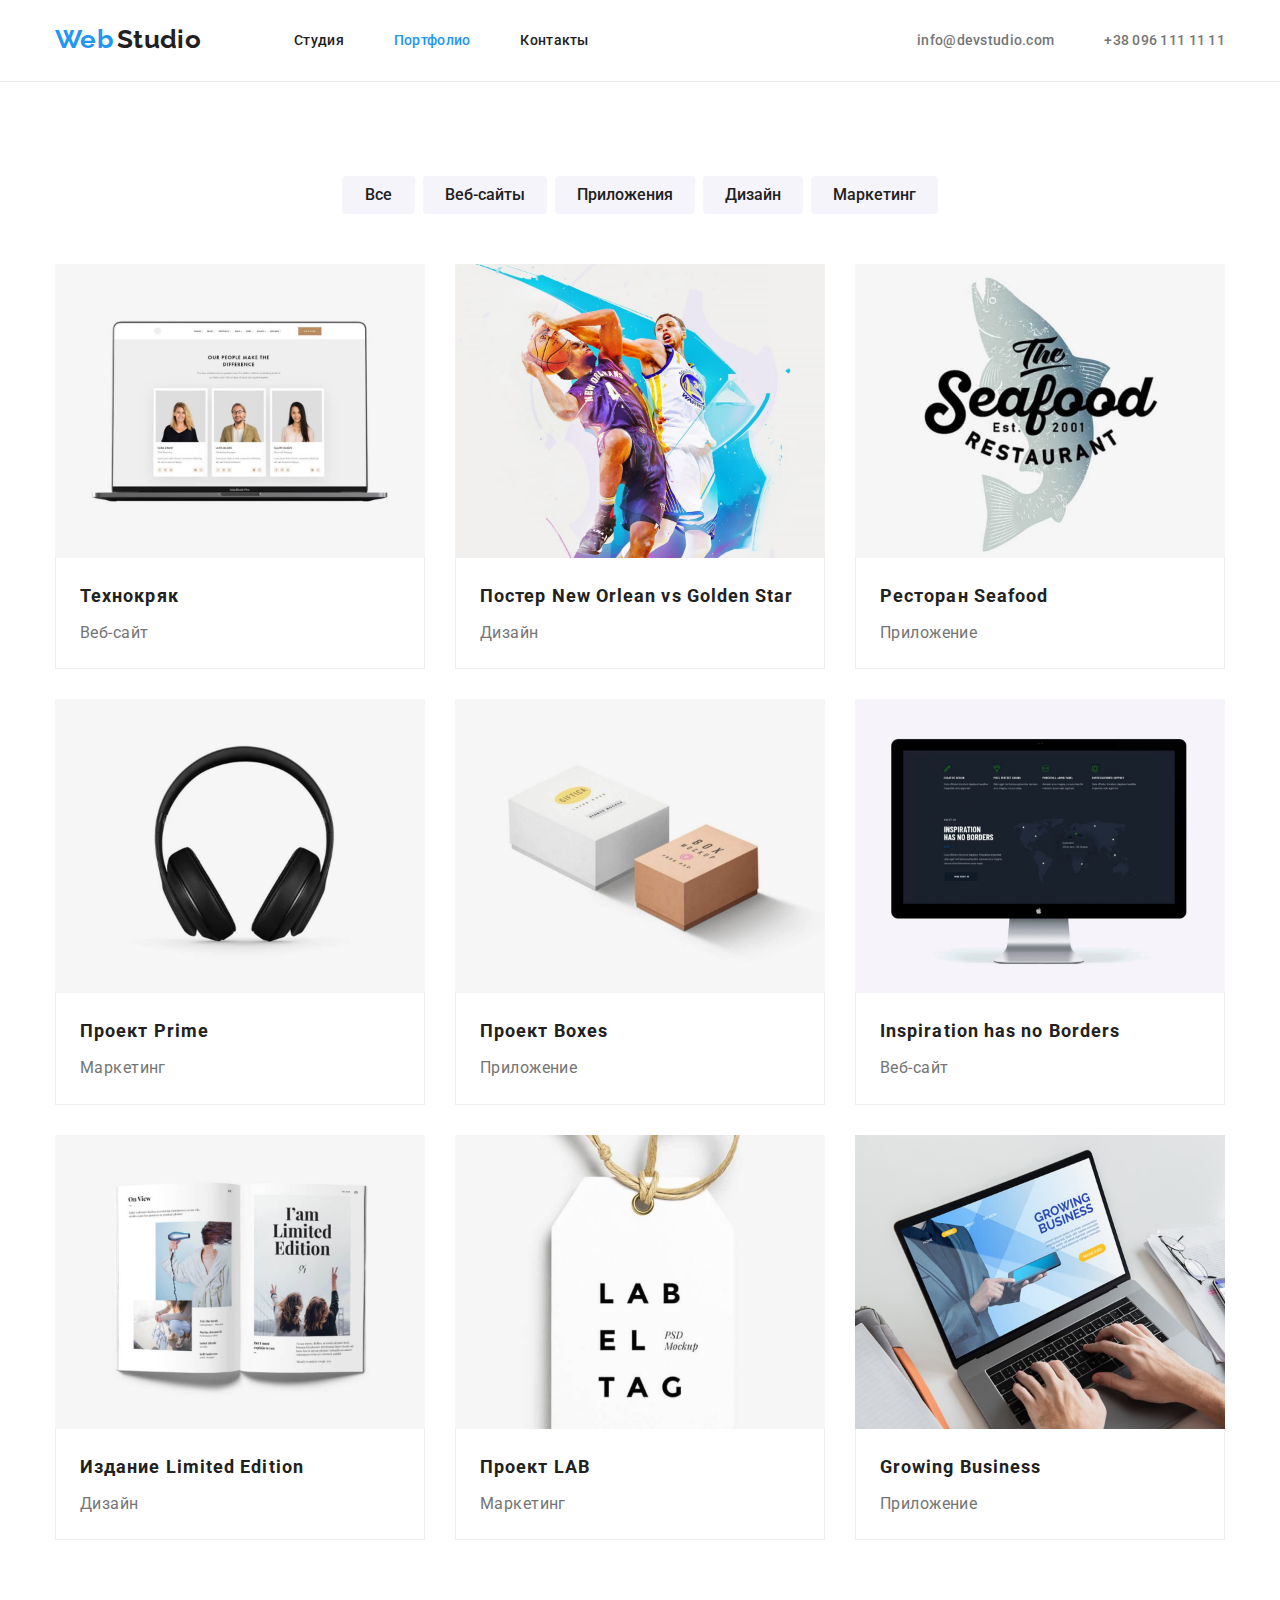
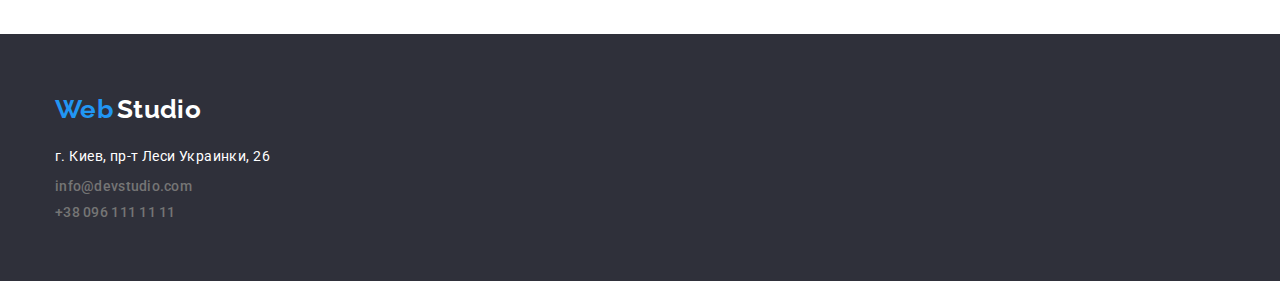
==== commit 6d4cbb27: "Исправил рамку под карточкой прим. проектов. Исправил линию под основным меню" ====
--- a/portfolio.html
+++ b/portfolio.html
@@ -23,7 +23,7 @@
     <link rel="stylesheet" href="./css/styles.css" />
   </head>
   <body>
-    <header>
+    <header class="header">
       <div class="container main-container">
         <nav class="main-container-nav">
           <div class="all-logo">
@@ -55,9 +55,6 @@
           </li>
         </ul>
       </div>
-
-      <!-- Так можно??????????????????????????????? -->
-      <div class="header-rect"></div>
     </header>
 
     <main>
--- a/css/styles.css
+++ b/css/styles.css
@@ -40,6 +40,12 @@
     padding-right: 15px;
 }
 
+.header {
+    border-width: 0px 0px 1px 0px;
+    border-style: solid;
+    border-color: #ECECEC;
+}
+
 /* Логотип */
 
 /* Общие настройки лого */
@@ -176,12 +182,6 @@
     display: block;
     padding-top: 24px;
     padding-bottom: 25px;
-}
-
-/* Так можно?????????????????? */
-.header-rect {
-    background-color: #ECECEC;
-    border: 0.5px solid #ECECEC;
 }
 
 /* герой */
@@ -462,10 +462,6 @@
 .project-card {
     margin-right: 30px;
     margin-bottom: 30px;
-    outline: 1px solid #EEEEEE;
-
-    /* как рамку поместить под картинку? */
-    /* border: 1px solid #EEEEEE; */
 }
 
 /* Убрать у проавой 3й карточке марджин */
@@ -484,6 +480,10 @@
     padding-bottom: 20px;
     padding-left: 24px;
     padding-right: 24px;
+
+    border-width: 0px 1px 1px 1px;
+    border-style: solid;
+    border-color: #EEEEEE;
 }
 
 /* Заголовок */
